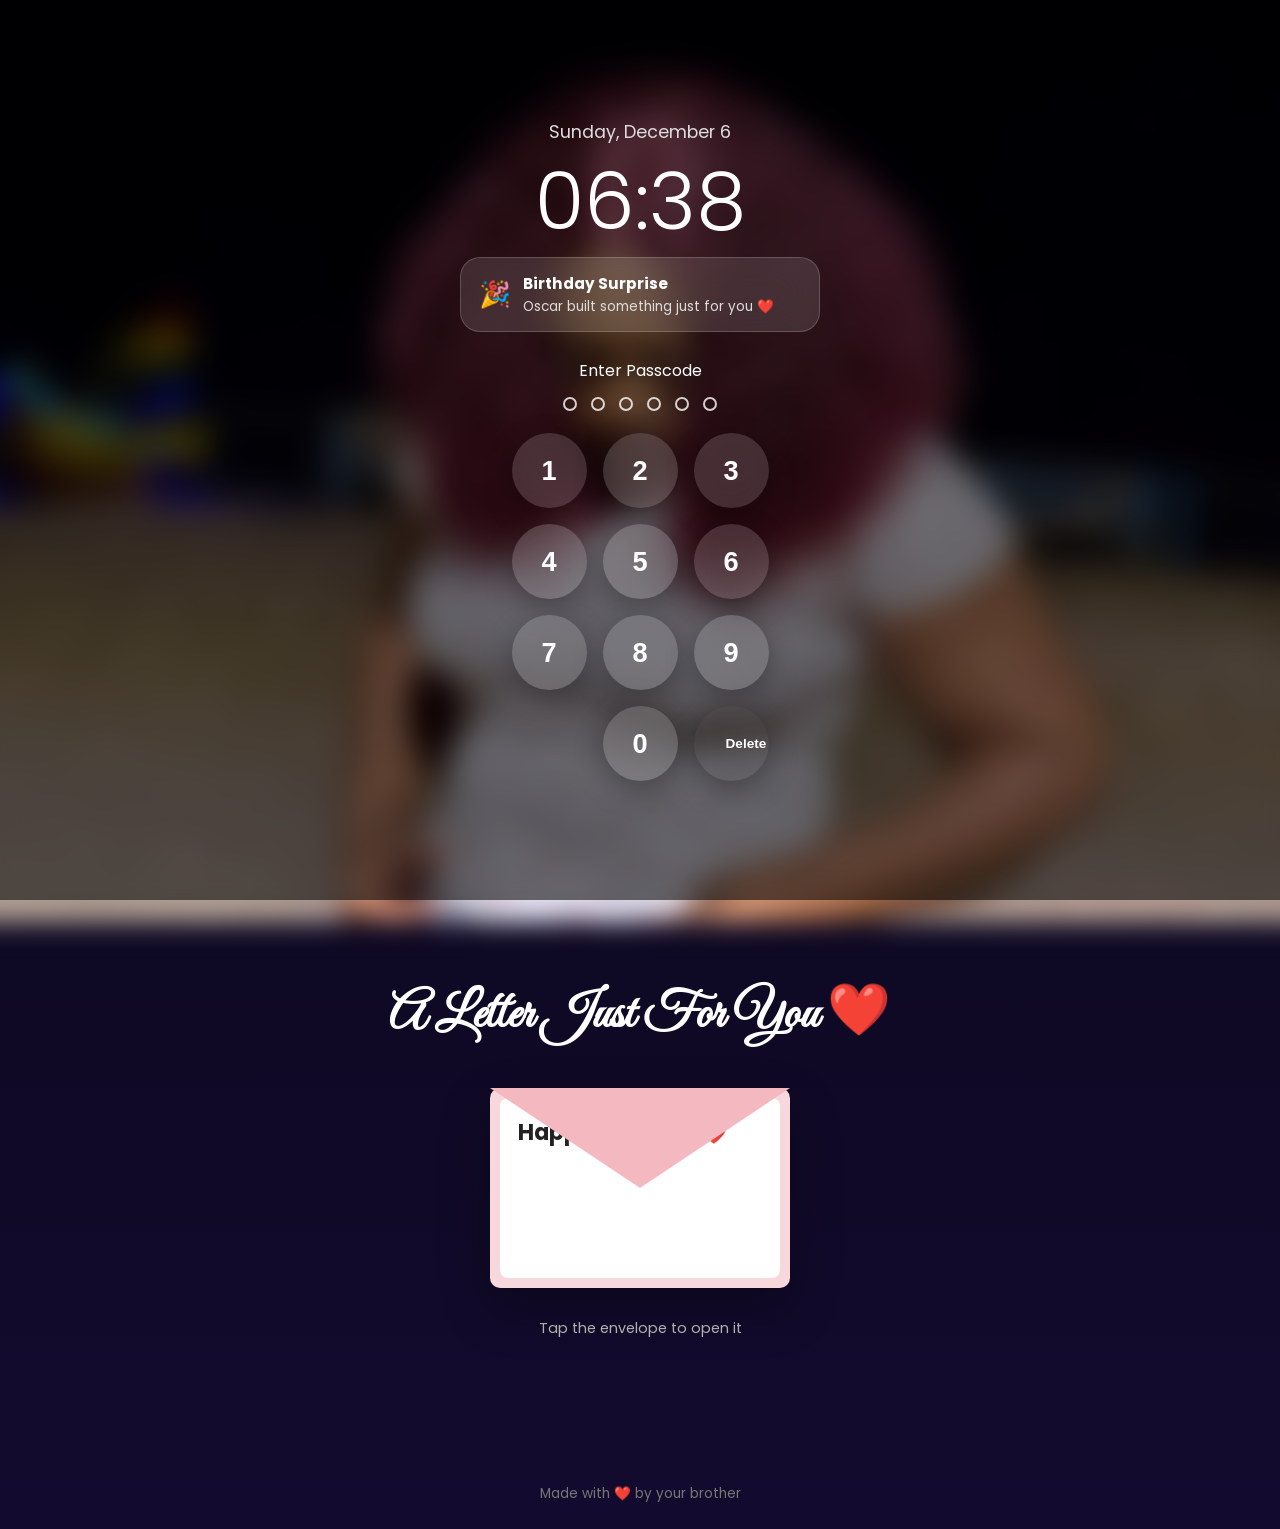
==== index.html @ 5fa3de8a "Add files via upload" ====
<!DOCTYPE html>
<html lang="en">
<head>
    <meta charset="UTF-8">
    <meta name="viewport" content="width=device-width, initial-scale=1.0, maximum-scale=1.0, user-scalable=no, viewport-fit=cover">
    <title>Happy Birthday ❤️</title>
    <meta name="theme-color" content="#090714">

    <link rel="preconnect" href="https://fonts.googleapis.com">
    <link rel="preconnect" href="https://fonts.gstatic.com" crossorigin>
    <link href="https://fonts.googleapis.com/css2?family=Great+Vibes&family=Poppins:wght@300;400;500;600;700&family=Playfair+Display:wght@600;700&display=swap" rel="stylesheet">

    <link rel="stylesheet" href="style.css">
</head>
<body>

    <section id="lockScreen">
        <div class="wallpaper">
            <img src="sister.jpg" alt="Wallpaper">
        </div>
        <div class="wallpaper-overlay"></div>

        <div class="lock-content">
            <p class="date" id="lockDate"></p>
            <h1 class="time" id="lockTime">00:00</h1>

            <div class="notification">
                <div class="notification-icon">🎉</div>
                <div class="notification-text">
                    <strong>Birthday Surprise</strong>
                    <p>Oscar built something just for you ❤️</p>
                </div>
            </div>

            <div id="passcodeScreen">
                <h2 class="passcode-title">Enter Passcode</h2>

                <div id="dots">
                    <span class="dot"></span>
                    <span class="dot"></span>
                    <span class="dot"></span>
                    <span class="dot"></span>
                    <span class="dot"></span>
                    <span class="dot"></span>
                </div>

                <div class="keypad">
                    <button class="key">1</button>
                    <button class="key">2</button>
                    <button class="key">3</button>

                    <button class="key">4</button>
                    <button class="key">5</button>
                    <button class="key">6</button>

                    <button class="key">7</button>
                    <button class="key">8</button>
                    <button class="key">9</button>

                    <button class="key empty"></button>
                    <button class="key">0</button>
                    <button id="deleteKey">Delete</button>
                </div>
            </div>
        </div>
    </section>

    <div id="stars"></div>

    <main class="hero">
        <div class="glass-card">
            <p class="intro">Someone spent time creating this just for you...</p>

            <h1 class="birthday-title">Happy Birthday</h1>
            <h2 class="name">My Beautiful Sister ❤️</h2>

            <div class="divider"></div>

            <section class="photo-section">
                <div class="photo-ring"></div>
                <div class="photo-glow"></div>
                <img src="sister.jpg" alt="Birthday Girl" class="profile-photo">
            </section>

            <p class="message">
                Today is all about celebrating you.<br><br>
                I may not have bought you a present, but I wanted to build you something from my heart.<br><br>
                I hope this little surprise makes you smile.
            </p>

            <button id="beginBtn">Begin Your Birthday Journey</button>
        </div>
    </main>

    <section id="letterSection">
        <h2 class="section-title">A Letter Just For You ❤️</h2>

        <div class="envelope" id="envelope">
            <div class="envelope-back"></div>
            <div class="envelope-flap"></div>
            <div class="letter" id="letter">
                <h2>Happy Birthday ❤️</h2>
                <p id="typedLetter"></p>
            </div>
        </div>

        <p class="tap-text">Tap the envelope to open it</p>
    </section>

    <audio id="birthdayMusic" preload="auto">
    <source src="music.mp3" type="audio/mpeg">
</audio>

    <footer>
        Made with ❤️ by your brother
    </footer>

    <script src="script.js"></script>
</body>
</html>
---- style.css ----
:root {
  --bg-dark: #070712;
  --primary: #9d4edd;
  --secondary: #f15bb5;
  --gold: #ffd166;
  --white: #ffffff;
  --muted: #bbbbbb;
  --shadow: 0 25px 60px rgba(0, 0, 0, 0.45);
}

* {
  margin: 0;
  padding: 0;
  box-sizing: border-box;
  -webkit-tap-highlight-color: transparent;
}

html {
  scroll-behavior: smooth;
}

body {
  min-height: 100vh;
  min-height: 100dvh;
  font-family: "Poppins", sans-serif;
  background: linear-gradient(180deg, #050510, #0c0820, #130b2f);
  color: var(--white);
  overflow-x: hidden;
}

/* ANIMATIONS */
@keyframes twinkle {
  0%, 100% { opacity: 0.2; }
  50% { opacity: 1; }
}

@keyframes spinRing {
  from { transform: rotate(0deg); }
  to { transform: rotate(360deg); }
}

@keyframes shake {
  0%, 100% { transform: translateX(0); }
  20%, 60% { transform: translateX(-8px); }
  40%, 80% { transform: translateX(8px); }
}

.shake {
  animation: shake 0.4s ease-in-out;
}

#stars {
  position: fixed;
  inset: 0;
  background-image: radial-gradient(white 1px, transparent 1px);
  background-size: 45px 45px;
  opacity: 0.2;
  animation: twinkle 5s infinite;
  z-index: -3;
}

/* LOCK SCREEN OVERLAY */
#lockScreen {
  position: fixed;
  inset: 0;
  overflow-y: auto;
  -webkit-overflow-scrolling: touch;
  display: flex;
  flex-direction: column;
  align-items: center;
  justify-content: center;
  padding: env(safe-area-inset-top, 30px) 20px env(safe-area-inset-bottom, 30px) 20px;
  z-index: 99999;
  transition: transform 1s cubic-bezier(0.77, 0, 0.175, 1), opacity 1s ease;
}

#lockScreen.hide {
  transform: translateY(-100%);
  opacity: 0;
  pointer-events: none;
}

.wallpaper {
  position: fixed;
  inset: 0;
  z-index: -2;
}

.wallpaper img {
  width: 100%;
  height: 100%;
  object-fit: cover;
  filter: blur(12px);
  transform: scale(1.05);
}

.wallpaper-overlay {
  position: fixed;
  inset: 0;
  background: rgba(0, 0, 0, 0.55);
  backdrop-filter: blur(10px);
  -webkit-backdrop-filter: blur(10px);
  z-index: -1;
}

.lock-content {
  width: 100%;
  max-width: 360px;
  display: flex;
  flex-direction: column;
  align-items: center;
  gap: 16px;
  text-align: center;
}

.time {
  font-size: clamp(3.5rem, 12vw, 5rem);
  font-weight: 300;
  line-height: 1;
}

.date {
  font-size: 1.1rem;
  color: #ddd;
}

/* NOTIFICATION CARD */
.notification {
  width: 100%;
  display: flex;
  align-items: center;
  gap: 12px;
  padding: 14px 18px;
  border-radius: 20px;
  background: rgba(255, 255, 255, 0.12);
  backdrop-filter: blur(25px);
  -webkit-backdrop-filter: blur(25px);
  border: 1px solid rgba(255, 255, 255, 0.18);
  text-align: left;
}

.notification-icon { font-size: 1.6rem; }
.notification-text strong { display: block; font-size: 0.95rem; margin-bottom: 2px; }
.notification-text p { font-size: 0.85rem; color: #ddd; }

/* PASSCODE KEYPAD */
#passcodeScreen {
  width: 100%;
  display: flex;
  flex-direction: column;
  align-items: center;
  margin-top: 10px;
}

.passcode-title {
  font-size: 1rem;
  font-weight: 400;
  margin-bottom: 14px;
}

#dots {
  display: flex;
  gap: 14px;
  margin-bottom: 22px;
}

.dot {
  width: 14px;
  height: 14px;
  border-radius: 50%;
  border: 2px solid rgba(255, 255, 255, 0.8);
  transition: all 0.2s ease;
}

.dot.filled {
  background-color: var(--white) !important;
  box-shadow: 0 0 10px rgba(255, 255, 255, 0.8);
  transform: scale(1.1);
}

.keypad {
  display: grid;
  grid-template-columns: repeat(3, clamp(65px, 18vw, 75px));
  gap: 16px;
  justify-content: center;
}

.key {
  width: clamp(65px, 18vw, 75px);
  height: clamp(65px, 18vw, 75px);
  border-radius: 50%;
  border: none;
  font-size: 1.7rem;
  color: white;
  background: rgba(255, 255, 255, 0.15);
  backdrop-filter: blur(20px);
  -webkit-backdrop-filter: blur(20px);
  cursor: pointer;
  display: flex;
  justify-content: center;
  align-items: center;
  transition: background 0.2s, transform 0.1s;
}

.key:active {
  background: rgba(255, 255, 255, 0.35);
  transform: scale(0.92);
}

.empty { visibility: hidden; }

#deleteKey {
  width: clamp(65px, 18vw, 75px);
  height: clamp(65px, 18vw, 75px);
  border-radius: 50%;
  background: none;
  border: none;
  font-size: 0.85rem;
  color: white;
  cursor: pointer;
}

/* HERO SECTION */
.hero {
  min-height: 100vh;
  display: flex;
  justify-content: center;
  align-items: center;
  padding: 40px 16px;
  text-align: center;
  opacity: 0;
  transform: translateY(40px);
  transition: all 1.2s ease;
}

.hero.show {
  opacity: 1;
  transform: translateY(0);
}

.glass-card {
  width: 100%;
  max-width: 600px;
  background: rgba(255, 255, 255, 0.05);
  backdrop-filter: blur(20px);
  -webkit-backdrop-filter: blur(20px);
  border: 1px solid rgba(255, 255, 255, 0.08);
  border-radius: 28px;
  padding: clamp(24px, 5vw, 45px);
}

.birthday-title {
  font-family: "Great Vibes", cursive;
  font-size: clamp(2.8rem, 8vw, 4rem);
}

.name {
  font-family: "Playfair Display", serif;
  color: var(--gold);
}

.divider {
  width: 100px;
  height: 2px;
  margin: 20px auto;
  background: linear-gradient(90deg, transparent, var(--gold), transparent);
}

.photo-section {
  position: relative;
  width: clamp(180px, 50vw, 240px);
  height: clamp(180px, 50vw, 240px);
  margin: 25px auto;
}

.photo-glow {
  position: absolute;
  inset: -12px;
  border-radius: 50%;
  background: radial-gradient(rgba(168, 85, 247, 0.45), transparent 70%);
  filter: blur(25px);
  z-index: 0;
}

.photo-ring {
  position: absolute;
  inset: -4px;
  border-radius: 50%;
  background: conic-gradient(#a855f7, #ffd166, #ec4899, #a855f7);
  animation: spinRing 12s linear infinite;
  z-index: 1;
}

.profile-photo {
  position: relative;
  width: 100%;
  height: 100%;
  object-fit: cover;
  border-radius: 50%;
  border: 4px solid rgba(255, 255, 255, 0.25);
  z-index: 2;
}

.message {
  font-size: clamp(0.95rem, 3.5vw, 1.05rem);
  line-height: 1.8;
  color: #eaeaea;
  margin: 20px auto;
}

button {
  padding: 15px 32px;
  border-radius: 50px;
  border: none;
  background: linear-gradient(120deg, #9d4edd, #f15bb5);
  color: white;
  font-weight: 600;
  font-size: 1rem;
  cursor: pointer;
  box-shadow: 0 10px 30px rgba(0,0,0,0.3);
}

/* LETTER ENVELOPE */
#letterSection { padding: 80px 16px 120px 16px; text-align: center; }
.section-title { font-family: "Great Vibes", cursive; font-size: clamp(2.2rem, 6vw, 3.2rem); margin-bottom: 40px; }
.envelope { position: relative; width: min(100%, 300px); height: 200px; margin: auto; cursor: pointer; perspective: 1200px; }
.envelope-back { position: absolute; inset: 0; background: #f8d8dc; border-radius: 10px; box-shadow: 0 20px 50px rgba(0,0,0,0.3); }
.envelope-flap { position: absolute; width: 100%; height: 100px; background: #f4b9c0; clip-path: polygon(0 0, 100% 0, 50% 100%); transform-origin: top; transition: transform 0.8s ease; z-index: 4; backface-visibility: hidden; }
.envelope.open .envelope-flap { transform: rotateX(180deg); z-index: 1; }
.letter { position: absolute; left: 10px; right: 10px; top: 10px; bottom: 10px; background: white; color: #222; border-radius: 8px; padding: 18px; transform: translateY(0); transition: transform 0.8s ease; overflow-y: auto; z-index: 2; text-align: left; font-size: 0.92rem; }
.envelope.open .letter { transform: translateY(-150px); z-index: 3; }
.tap-text { margin-top: 30px; color: #bbb; font-size: 0.9rem; }
footer { padding: 25px 16px; text-align: center; color: #777; font-size: 0.85rem; }
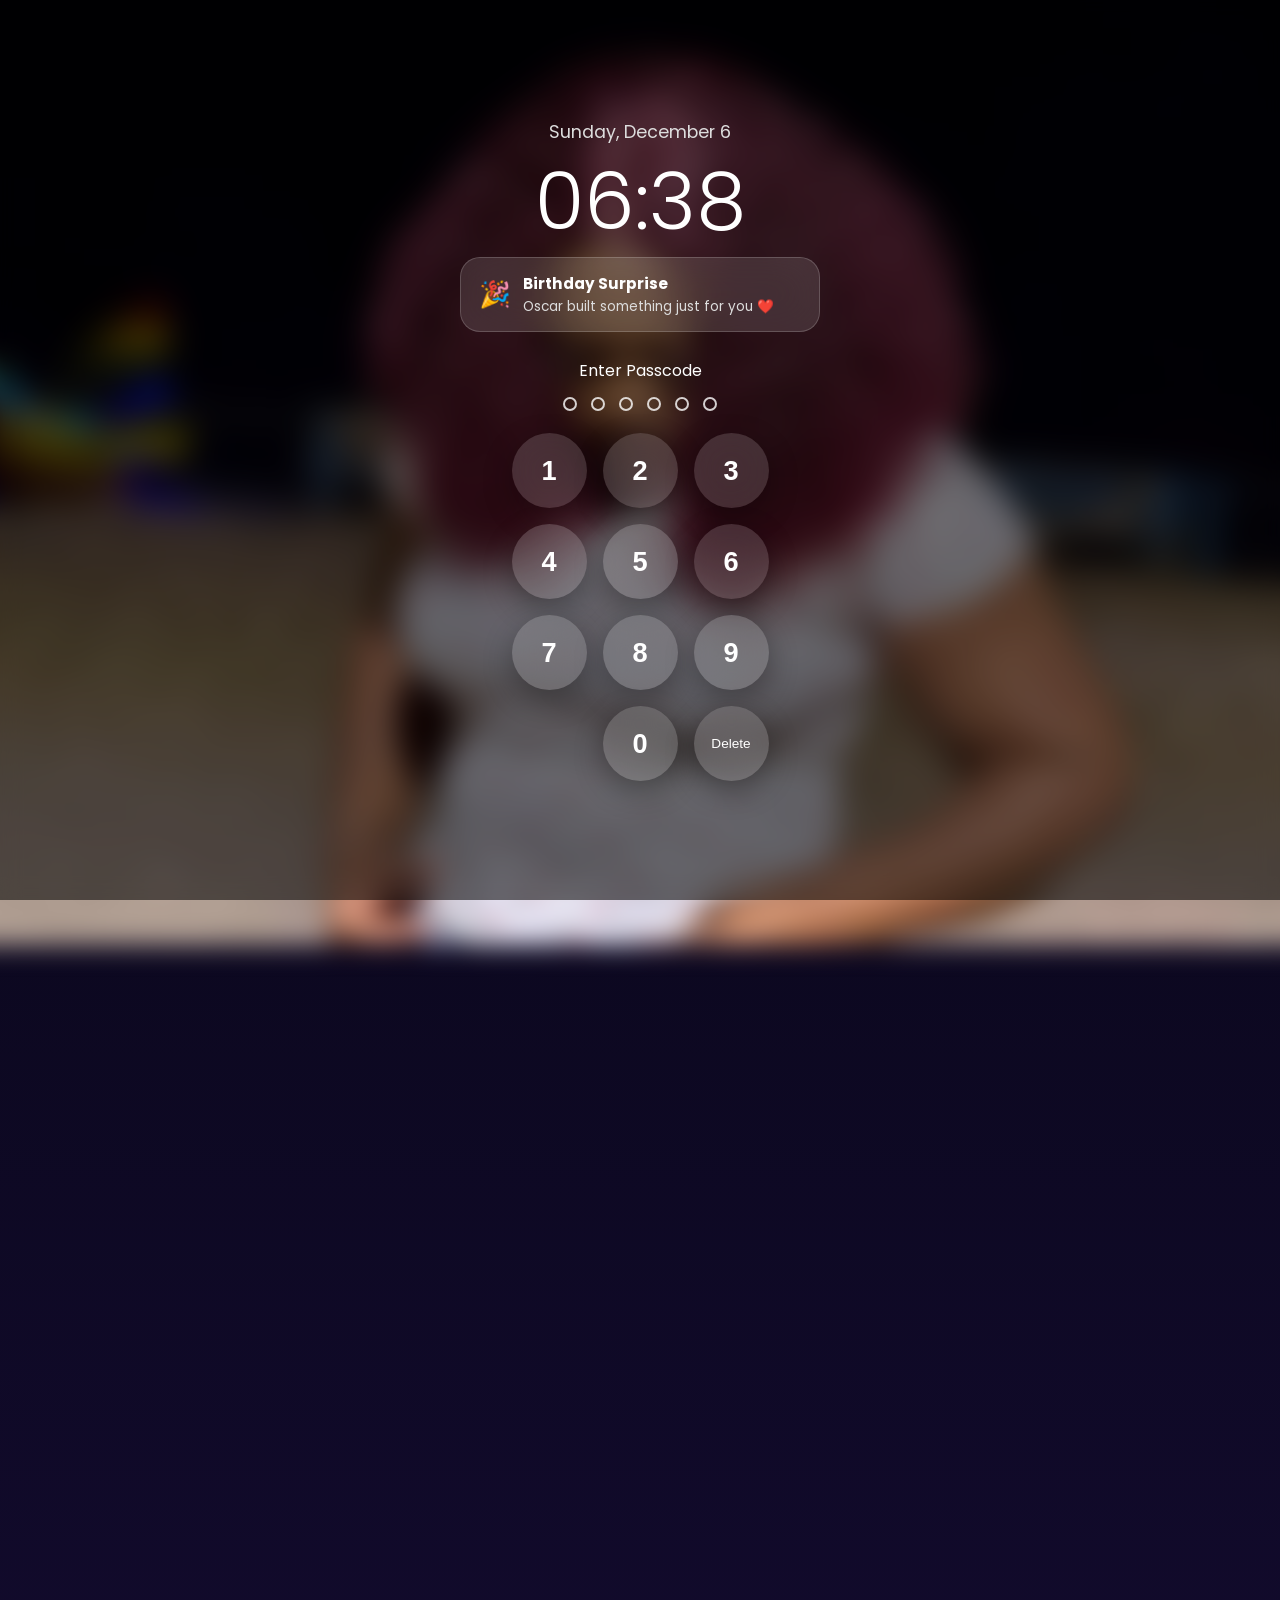
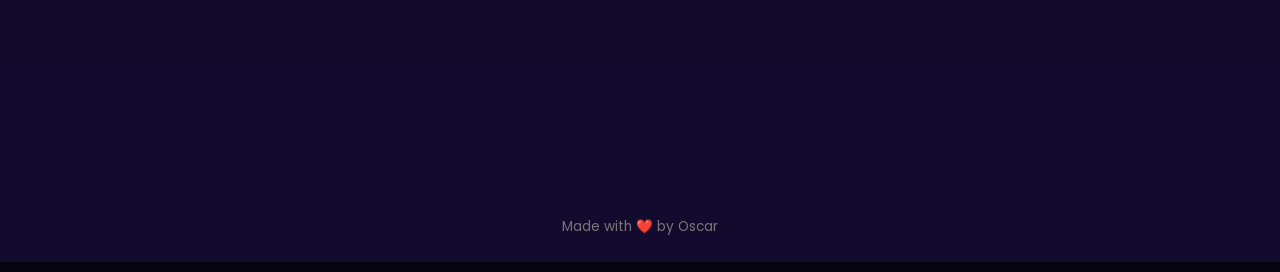
==== commit c50781e5: "Add files via upload" ====
--- a/index.html
+++ b/index.html
@@ -59,7 +59,7 @@
 
                     <button class="key empty"></button>
                     <button class="key">0</button>
-                    <button id="deleteKey">Delete</button>
+                    <button class="key delete-key" id="deleteKey">Delete</button>
                 </div>
             </div>
         </div>
@@ -77,18 +77,42 @@
             <div class="divider"></div>
 
             <section class="photo-section">
-                <div class="photo-ring"></div>
-                <div class="photo-glow"></div>
-                <img src="sister.jpg" alt="Birthday Girl" class="profile-photo">
-            </section>
+    <div class="photo-ring"></div>
+    <div class="photo-glow"></div>
+    <div class="photo-slider" id="photoSlider">
+        <img src="sister.jpg" class="profile-photo active" alt="Birthday Girl 1">
+        <img src="1.jpg" class="profile-photo" alt="Birthday Girl 2">
+        <img src="2.jpg" class="profile-photo" alt="Birthday Girl 3">
+        <img src="3.jpg" class="profile-photo" alt="Birthday Girl 4"> </div>
+</section>
 
+           <section class="gallery-container">
+    <h3 class="gallery-title">Memories & Moments ✨</h3>
+    <div class="carousel">
+        <div class="card">
+            <img src="sister.jpg" alt="Cozy moments">
+            <p class="caption">🌸 Cozy moments</p>
+        </div>
+        <div class="card">
+            <img src="1.jpg" alt="Beautiful as always">
+            <p class="caption">💕 Beautiful as always</p>
+        </div>
+        <div class="card">
+            <img src="2.jpg" alt="Birthday Queen">
+            <p class="caption">✨ Birthday Queen</p>
+        </div>
+        <div class="card">
+            <img src="3.jpg" alt="Forever Smiling">
+            <p class="caption">🌟 Forever Smiling</p> </div>
+    </div>
+</section>
             <p class="message">
                 Today is all about celebrating you.<br><br>
-                I may not have bought you a present, but I wanted to build you something from my heart.<br><br>
+                I may not have bought you a present, but I wanted to build you something straight from my heart.<br><br>
                 I hope this little surprise makes you smile.
             </p>
 
-            <button id="beginBtn">Begin Your Birthday Journey</button>
+            <button id="beginBtn">Begin Your Birthday Journey ✨</button>
         </div>
     </main>
 
@@ -105,14 +129,28 @@
         </div>
 
         <p class="tap-text">Tap the envelope to open it</p>
+
+        <div id="surpriseWrapper" style="display: none; margin-top: 40px;">
+            <button id="surpriseBtn">One Last Surprise 🎁</button>
+        </div>
     </section>
 
+    <div id="finaleOverlay" class="finale-overlay">
+        <div class="finale-content">
+            <p class="finale-text">No matter how old you become...</p>
+            <p class="finale-text highlight">You'll always be my sister.</p>
+            <h2 class="finale-title">Happy Birthday ❤️</h2>
+            <img src="sister.jpg" class="finale-photo" alt="Final Portrait">
+            <button id="closeFinaleBtn" style="margin-top: 25px;">Back to Top ✨</button>
+        </div>
+    </div>
+
     <audio id="birthdayMusic" preload="auto">
-    <source src="music.mp3" type="audio/mpeg">
-</audio>
+        <source src="music.mp3" type="audio/mpeg">
+    </audio>
 
     <footer>
-        Made with ❤️ by your brother
+        Made with ❤️ by Oscar
     </footer>
 
     <script src="script.js"></script>
--- a/style.css
+++ b/style.css
@@ -28,27 +28,7 @@
   overflow-x: hidden;
 }
 
-/* ANIMATIONS */
-@keyframes twinkle {
-  0%, 100% { opacity: 0.2; }
-  50% { opacity: 1; }
-}
-
-@keyframes spinRing {
-  from { transform: rotate(0deg); }
-  to { transform: rotate(360deg); }
-}
-
-@keyframes shake {
-  0%, 100% { transform: translateX(0); }
-  20%, 60% { transform: translateX(-8px); }
-  40%, 80% { transform: translateX(8px); }
-}
-
-.shake {
-  animation: shake 0.4s ease-in-out;
-}
-
+/* BACKGROUND STARS */
 #stars {
   position: fixed;
   inset: 0;
@@ -59,7 +39,17 @@
   z-index: -3;
 }
 
-/* LOCK SCREEN OVERLAY */
+@keyframes twinkle {
+  0%, 100% { opacity: 0.2; }
+  50% { opacity: 1; }
+}
+
+@keyframes spinRing {
+  from { transform: rotate(0deg); }
+  to { transform: rotate(360deg); }
+}
+
+/* LOCK SCREEN */
 #lockScreen {
   position: fixed;
   inset: 0;
@@ -71,7 +61,7 @@
   justify-content: center;
   padding: env(safe-area-inset-top, 30px) 20px env(safe-area-inset-bottom, 30px) 20px;
   z-index: 99999;
-  transition: transform 1s cubic-bezier(0.77, 0, 0.175, 1), opacity 1s ease;
+  transition: transform 1.2s cubic-bezier(0.77, 0, 0.175, 1), opacity 1.2s ease;
 }
 
 #lockScreen.hide {
@@ -91,7 +81,8 @@
   height: 100%;
   object-fit: cover;
   filter: blur(12px);
-  transform: scale(1.05);
+  transform: scale(1.1);
+  transition: transform 1.2s ease, filter 1.2s ease;
 }
 
 .wallpaper-overlay {
@@ -113,16 +104,8 @@
   text-align: center;
 }
 
-.time {
-  font-size: clamp(3.5rem, 12vw, 5rem);
-  font-weight: 300;
-  line-height: 1;
-}
-
-.date {
-  font-size: 1.1rem;
-  color: #ddd;
-}
+.time { font-size: clamp(3.5rem, 12vw, 5rem); font-weight: 300; line-height: 1; }
+.date { font-size: 1.1rem; color: #ddd; }
 
 /* NOTIFICATION CARD */
 .notification {
@@ -138,52 +121,17 @@
   border: 1px solid rgba(255, 255, 255, 0.18);
   text-align: left;
 }
-
 .notification-icon { font-size: 1.6rem; }
 .notification-text strong { display: block; font-size: 0.95rem; margin-bottom: 2px; }
 .notification-text p { font-size: 0.85rem; color: #ddd; }
 
-/* PASSCODE KEYPAD */
-#passcodeScreen {
-  width: 100%;
-  display: flex;
-  flex-direction: column;
-  align-items: center;
-  margin-top: 10px;
-}
-
-.passcode-title {
-  font-size: 1rem;
-  font-weight: 400;
-  margin-bottom: 14px;
-}
-
-#dots {
-  display: flex;
-  gap: 14px;
-  margin-bottom: 22px;
-}
-
-.dot {
-  width: 14px;
-  height: 14px;
-  border-radius: 50%;
-  border: 2px solid rgba(255, 255, 255, 0.8);
-  transition: all 0.2s ease;
-}
-
-.dot.filled {
-  background-color: var(--white) !important;
-  box-shadow: 0 0 10px rgba(255, 255, 255, 0.8);
-  transform: scale(1.1);
-}
-
-.keypad {
-  display: grid;
-  grid-template-columns: repeat(3, clamp(65px, 18vw, 75px));
-  gap: 16px;
-  justify-content: center;
-}
+/* KEYPAD & CIRCULAR DELETE BUTTON */
+#passcodeScreen { width: 100%; display: flex; flex-direction: column; align-items: center; margin-top: 10px; }
+.passcode-title { font-size: 1rem; font-weight: 400; margin-bottom: 14px; }
+#dots { display: flex; gap: 14px; margin-bottom: 22px; }
+.dot { width: 14px; height: 14px; border-radius: 50%; border: 2px solid rgba(255, 255, 255, 0.8); transition: all 0.2s ease; }
+.dot.filled { background-color: var(--white) !important; box-shadow: 0 0 10px rgba(255, 255, 255, 0.8); transform: scale(1.1); }
+.keypad { display: grid; grid-template-columns: repeat(3, clamp(65px, 18vw, 75px)); gap: 16px; justify-content: center; }
 
 .key {
   width: clamp(65px, 18vw, 75px);
@@ -202,41 +150,24 @@
   transition: background 0.2s, transform 0.1s;
 }
 
-.key:active {
-  background: rgba(255, 255, 255, 0.35);
-  transform: scale(0.92);
-}
-
+.key:active { background: rgba(255, 255, 255, 0.35); transform: scale(0.92); }
 .empty { visibility: hidden; }
 
-#deleteKey {
-  width: clamp(65px, 18vw, 75px);
-  height: clamp(65px, 18vw, 75px);
-  border-radius: 50%;
-  background: none;
-  border: none;
-  font-size: 0.85rem;
-  color: white;
-  cursor: pointer;
-}
-
-/* HERO SECTION */
-.hero {
-  min-height: 100vh;
-  display: flex;
-  justify-content: center;
-  align-items: center;
-  padding: 40px 16px;
-  text-align: center;
-  opacity: 0;
-  transform: translateY(40px);
-  transition: all 1.2s ease;
-}
-
-.hero.show {
-  opacity: 1;
-  transform: translateY(0);
-}
+/* CIRCULAR DELETE KEY SPECIFIC STYLING */
+.delete-key {
+  font-size: 0.85rem !important;
+  font-weight: 500;
+}
+
+@keyframes shake {
+  0%, 100% { transform: translateX(0); }
+  20%, 60% { transform: translateX(-8px); }
+  40%, 80% { transform: translateX(8px); }
+}
+.shake { animation: shake 0.4s ease-in-out; }
+
+/* HERO & SLIDER */
+.hero { min-height: 100vh; display: flex; justify-content: center; align-items: center; padding: 40px 16px; text-align: center; }
 
 .glass-card {
   width: 100%;
@@ -247,66 +178,56 @@
   border: 1px solid rgba(255, 255, 255, 0.08);
   border-radius: 28px;
   padding: clamp(24px, 5vw, 45px);
-}
-
-.birthday-title {
-  font-family: "Great Vibes", cursive;
-  font-size: clamp(2.8rem, 8vw, 4rem);
-}
-
-.name {
-  font-family: "Playfair Display", serif;
-  color: var(--gold);
-}
-
-.divider {
-  width: 100px;
-  height: 2px;
-  margin: 20px auto;
-  background: linear-gradient(90deg, transparent, var(--gold), transparent);
-}
-
-.photo-section {
+  opacity: 0;
+  transform: translateY(40px);
+  transition: opacity 1.2s ease, transform 1.2s ease;
+}
+
+.hero.show .glass-card {
+  opacity: 1;
+  transform: translateY(0);
+}
+
+.birthday-title { font-family: "Great Vibes", cursive; font-size: clamp(2.8rem, 8vw, 4rem); }
+.name { font-family: "Playfair Display", serif; color: var(--gold); }
+.divider { width: 100px; height: 2px; margin: 20px auto; background: linear-gradient(90deg, transparent, var(--gold), transparent); }
+
+.photo-section { position: relative; width: clamp(180px, 50vw, 240px); height: clamp(180px, 50vw, 240px); margin: 25px auto; }
+.photo-glow { position: absolute; inset: -12px; border-radius: 50%; background: radial-gradient(rgba(168, 85, 247, 0.45), transparent 70%); filter: blur(25px); z-index: 0; }
+.photo-ring { position: absolute; inset: -4px; border-radius: 50%; background: conic-gradient(#a855f7, #ffd166, #ec4899, #a855f7); animation: spinRing 12s linear infinite; z-index: 1; }
+
+.photo-slider {
   position: relative;
-  width: clamp(180px, 50vw, 240px);
-  height: clamp(180px, 50vw, 240px);
-  margin: 25px auto;
-}
-
-.photo-glow {
+  width: 100%;
+  height: 100%;
+  border-radius: 50%;
+  overflow: hidden;
+  z-index: 2;
+  border: 4px solid rgba(255, 255, 255, 0.25);
+}
+
+.photo-slider .profile-photo {
   position: absolute;
-  inset: -12px;
-  border-radius: 50%;
-  background: radial-gradient(rgba(168, 85, 247, 0.45), transparent 70%);
-  filter: blur(25px);
-  z-index: 0;
-}
-
-.photo-ring {
-  position: absolute;
-  inset: -4px;
-  border-radius: 50%;
-  background: conic-gradient(#a855f7, #ffd166, #ec4899, #a855f7);
-  animation: spinRing 12s linear infinite;
-  z-index: 1;
-}
-
-.profile-photo {
-  position: relative;
+  inset: 0;
   width: 100%;
   height: 100%;
   object-fit: cover;
-  border-radius: 50%;
-  border: 4px solid rgba(255, 255, 255, 0.25);
-  z-index: 2;
-}
-
-.message {
-  font-size: clamp(0.95rem, 3.5vw, 1.05rem);
-  line-height: 1.8;
-  color: #eaeaea;
-  margin: 20px auto;
-}
+  opacity: 0;
+  transition: opacity 1.5s ease-in-out;
+}
+
+.photo-slider .profile-photo.active { opacity: 1; }
+
+/* CAROUSEL */
+.gallery-container { margin: 30px 0; width: 100%; }
+.gallery-title { font-family: "Playfair Display", serif; color: var(--gold); margin-bottom: 14px; font-size: 1.15rem; }
+.carousel { display: flex; overflow-x: auto; scroll-snap-type: x mandatory; gap: 14px; padding-bottom: 10px; -webkit-overflow-scrolling: touch; }
+.carousel::-webkit-scrollbar { display: none; }
+.card { flex: 0 0 85%; scroll-snap-align: center; background: rgba(255, 255, 255, 0.08); border-radius: 18px; padding: 10px; border: 1px solid rgba(255, 255, 255, 0.12); }
+.card img { width: 100%; height: 220px; object-fit: cover; border-radius: 12px; }
+.caption { margin-top: 8px; font-size: 0.9rem; color: #eee; }
+
+.message { font-size: clamp(0.95rem, 3.5vw, 1.05rem); line-height: 1.8; color: #eaeaea; margin: 20px auto; }
 
 button {
   padding: 15px 32px;
@@ -318,10 +239,22 @@
   font-size: 1rem;
   cursor: pointer;
   box-shadow: 0 10px 30px rgba(0,0,0,0.3);
-}
+  transition: transform 0.2s ease;
+}
+button:active { transform: scale(0.96); }
 
 /* LETTER ENVELOPE */
-#letterSection { padding: 80px 16px 120px 16px; text-align: center; }
+#letterSection {
+  padding: 80px 16px 120px 16px;
+  text-align: center;
+  opacity: 0;
+  transform: translateY(80px);
+  pointer-events: none;
+  transition: opacity 1s ease, transform 1s ease;
+}
+
+#letterSection.show { opacity: 1; transform: translateY(0); pointer-events: auto; }
+
 .section-title { font-family: "Great Vibes", cursive; font-size: clamp(2.2rem, 6vw, 3.2rem); margin-bottom: 40px; }
 .envelope { position: relative; width: min(100%, 300px); height: 200px; margin: auto; cursor: pointer; perspective: 1200px; }
 .envelope-back { position: absolute; inset: 0; background: #f8d8dc; border-radius: 10px; box-shadow: 0 20px 50px rgba(0,0,0,0.3); }
@@ -330,4 +263,45 @@
 .letter { position: absolute; left: 10px; right: 10px; top: 10px; bottom: 10px; background: white; color: #222; border-radius: 8px; padding: 18px; transform: translateY(0); transition: transform 0.8s ease; overflow-y: auto; z-index: 2; text-align: left; font-size: 0.92rem; }
 .envelope.open .letter { transform: translateY(-150px); z-index: 3; }
 .tap-text { margin-top: 30px; color: #bbb; font-size: 0.9rem; }
+
+/* FLOATING MEMORIES */
+.floating-card {
+  position: fixed;
+  padding: 8px 18px;
+  background: rgba(255, 255, 255, 0.12);
+  backdrop-filter: blur(20px);
+  border: 1px solid rgba(255, 255, 255, 0.2);
+  border-radius: 30px;
+  color: var(--gold);
+  font-size: 0.85rem;
+  font-weight: 500;
+  opacity: 0;
+  pointer-events: none;
+  z-index: 9999;
+  transition: opacity 1s ease, transform 1s ease;
+}
+
+/* GRAND FINALE OVERLAY */
+.finale-overlay {
+  position: fixed;
+  inset: 0;
+  background: #000;
+  display: flex;
+  justify-content: center;
+  align-items: center;
+  text-align: center;
+  opacity: 0;
+  pointer-events: none;
+  transition: opacity 1.5s ease;
+  z-index: 9999999;
+  padding: 20px;
+}
+
+.finale-overlay.active { opacity: 1; pointer-events: auto; }
+.finale-content { display: flex; flex-direction: column; align-items: center; gap: 16px; }
+.finale-text { font-size: 1.2rem; color: #bbb; }
+.finale-text.highlight { font-size: 1.4rem; color: var(--white); font-weight: 600; }
+.finale-title { font-family: "Great Vibes", cursive; font-size: 3rem; color: var(--gold); }
+.finale-photo { width: 180px; height: 180px; border-radius: 50%; object-fit: cover; border: 3px solid var(--gold); box-shadow: 0 0 30px rgba(255, 209, 102, 0.4); margin-top: 10px; }
+
 footer { padding: 25px 16px; text-align: center; color: #777; font-size: 0.85rem; }
